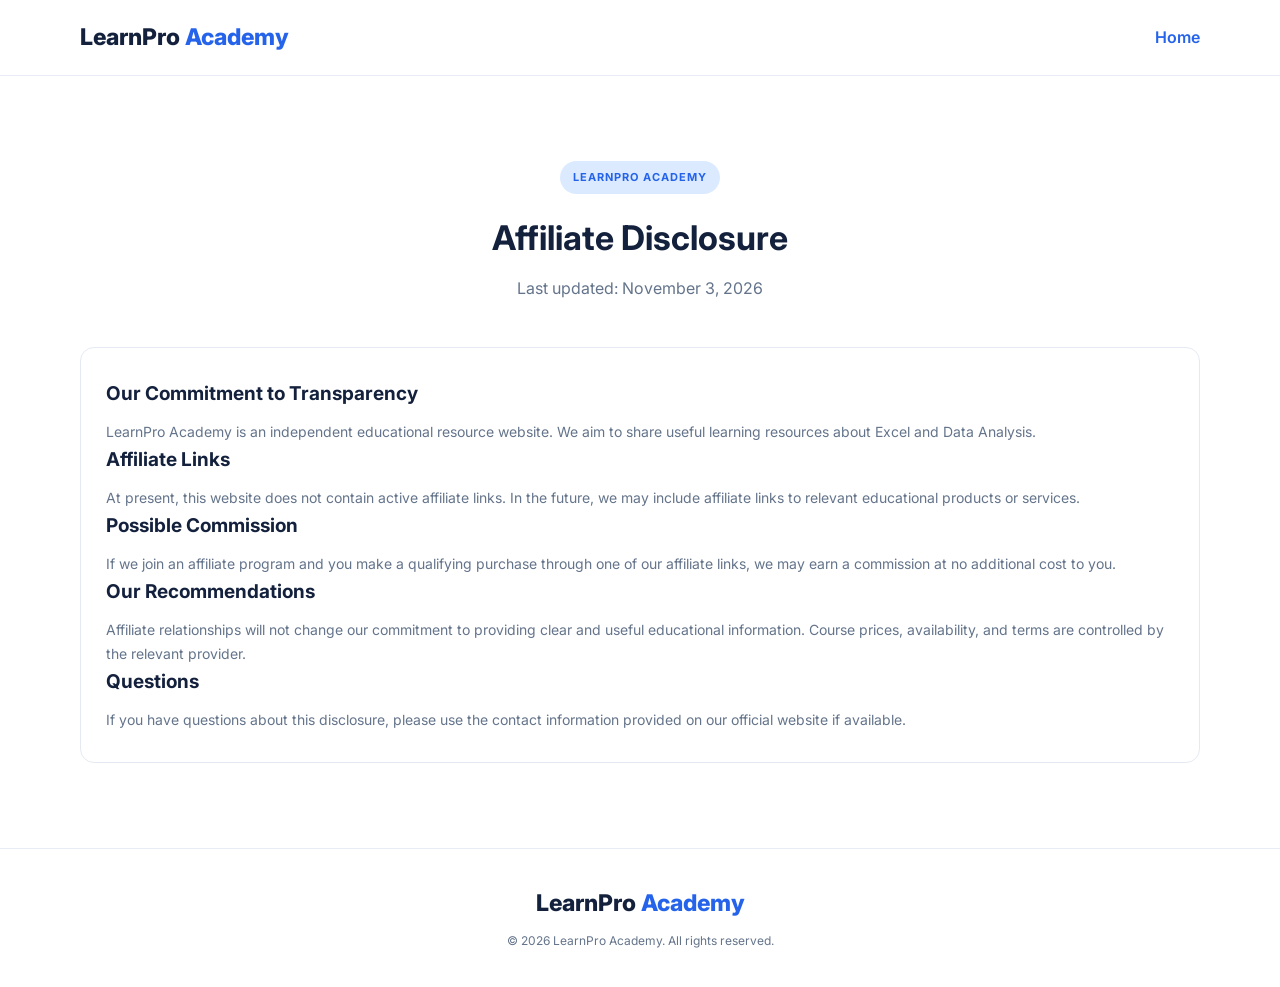
==== affiliate-disclosure.html @ 41a818c0 "Add privacy policy and affiliate disclosure" ====
<!DOCTYPE html>
<html lang="en">
<head>
  <meta charset="UTF-8">
  <meta name="viewport" content="width=device-width, initial-scale=1.0">
  <meta name="description" content="LearnPro Academy Affiliate Disclosure.">
  <title>Affiliate Disclosure | LearnPro Academy</title>
  <link rel="stylesheet" href="assets/css/style.css">
</head>
<body>
<header class="header">
  <div class="container nav">
    <a href="index.html" class="logo">LearnPro<span>Academy</span></a>
    <a href="index.html" class="nav-btn">Home</a>
  </div>
</header>
<main class="features">
  <div class="container">
    <div class="section-heading">
      <span class="tag">LEARNPRO ACADEMY</span>
      <h2>Affiliate Disclosure</h2>
      <p>Last updated: November 3, 2026</p>
    </div>
    <article class="feature">
      <h3>Our Commitment to Transparency</h3>
      <p>LearnPro Academy is an independent educational resource website. We aim to share useful learning resources about Excel and Data Analysis.</p>
      <h3>Affiliate Links</h3>
      <p>At present, this website does not contain active affiliate links. In the future, we may include affiliate links to relevant educational products or services.</p>
      <h3>Possible Commission</h3>
      <p>If we join an affiliate program and you make a qualifying purchase through one of our affiliate links, we may earn a commission at no additional cost to you.</p>
      <h3>Our Recommendations</h3>
      <p>Affiliate relationships will not change our commitment to providing clear and useful educational information. Course prices, availability, and terms are controlled by the relevant provider.</p>
      <h3>Questions</h3>
      <p>If you have questions about this disclosure, please use the contact information provided on our official website if available.</p>
    </article>
  </div>
</main>
<footer>
  <div class="container footer-content">
    <a href="index.html" class="logo">LearnPro<span>Academy</span></a>
    <p>© 2026 LearnPro Academy. All rights reserved.</p>
  </div>
</footer>
</body>
</html>
---- assets/css/style.css ----
@import url('https://fonts.googleapis.com/css2?family=Inter:wght@400;500;600;700;800&display=swap');

:root {
  --primary: #2563eb;
  --dark: #14213d;
  --muted: #64748b;
  --light: #f4f7ff;
}

* {
  margin: 0;
  padding: 0;
  box-sizing: border-box;
}

html {
  scroll-behavior: smooth;
}

body {
  font-family: 'Inter', Arial, sans-serif;
  color: var(--dark);
  line-height: 1.7;
  background: #fff;
}

.container {
  width: min(1120px, 90%);
  margin: auto;
}

.header {
  padding: 18px 0;
  background: #fff;
  border-bottom: 1px solid #e8edf5;
}

.nav {
  display: flex;
  justify-content: space-between;
  align-items: center;
}

.logo {
  color: var(--dark);
  text-decoration: none;
  font-size: 23px;
  font-weight: 800;
}

.logo span {
  color: var(--primary);
  margin-left: 5px;
}

.nav-btn {
  color: var(--primary);
  text-decoration: none;
  font-weight: 600;
}

.hero {
  padding: 90px 0;
  background: linear-gradient(135deg, #eff6ff, #fff 75%);
}

.hero-grid {
  display: grid;
  grid-template-columns: 1.1fr 0.9fr;
  align-items: center;
  gap: 55px;
}

.tag {
  display: inline-block;
  color: var(--primary);
  background: #dbeafe;
  padding: 7px 13px;
  border-radius: 30px;
  font-size: 11px;
  font-weight: 700;
  letter-spacing: 1px;
}

.hero h1 {
  font-size: clamp(36px, 5vw, 56px);
  line-height: 1.16;
  margin: 22px 0;
  letter-spacing: -1.8px;
}

.hero-content > p {
  color: var(--muted);
  max-width: 520px;
  font-size: 16px;
}

.primary-btn {
  display: inline-block;
  margin-top: 25px;
  padding: 14px 25px;
  background: var(--primary);
  color: white;
  text-decoration: none;
  border-radius: 8px;
  font-weight: 700;
  transition: 0.2s;
}

.primary-btn:hover {
  background: #1d4ed8;
  transform: translateY(-2px);
}

.small-note {
  margin-top: 14px;
  font-size: 12px !important;
}

.hero-card {
  padding: 30px;
  background: white;
  border-radius: 22px;
  box-shadow: 0 20px 60px rgba(37, 99, 235, 0.13);
}

.screen {
  min-height: 290px;
  padding: 22px;
  border: 1px solid #e2e8f0;
  border-radius: 15px;
  background: #f8fbff;
}

.screen-top {
  font-size: 12px;
  font-weight: 800;
  letter-spacing: 1px;
}

.chart {
  height: 175px;
  display: flex;
  align-items: end;
  justify-content: space-around;
  gap: 15px;
  padding: 20px 10px 0;
  border-bottom: 2px solid #dbeafe;
}

.bar {
  width: 16%;
  background: linear-gradient(#60a5fa, #2563eb);
  border-radius: 7px 7px 0 0;
}

.b1 { height: 40%; }
.b2 { height: 65%; }
.b3 { height: 50%; }
.b4 { height: 85%; }
.b5 { height: 100%; }

.screen-bottom {
  display: flex;
  justify-content: space-between;
  margin-top: 18px;
  font-size: 12px;
}

.screen-bottom strong {
  color: var(--primary);
}

.features {
  padding: 85px 0;
}

.section-heading {
  text-align: center;
  margin-bottom: 45px;
}

.section-heading h2,
.cta-box h2 {
  font-size: 34px;
  margin: 15px 0 8px;
}

.section-heading p {
  color: var(--muted);
}

.feature-grid {
  display: grid;
  grid-template-columns: repeat(3, 1fr);
  gap: 24px;
}

.feature {
  padding: 30px 25px;
  border: 1px solid #e5eaf2;
  border-radius: 14px;
  transition: 0.2s;
}

.feature:hover {
  transform: translateY(-5px);
  box-shadow: 0 12px 30px rgba(15, 23, 42, 0.07);
}

.feature-icon {
  font-size: 32px;
  margin-bottom: 14px;
}

.feature h3 {
  font-size: 19px;
  margin-bottom: 10px;
}

.feature p {
  color: var(--muted);
  font-size: 14px;
}

.cta-section {
  padding: 65px 0;
  background: var(--light);
}

.cta-box {
  text-align: center;
  max-width: 750px;
}

.cta-box > p {
  color: var(--muted);
}

.disclaimer {
  font-size: 11px;
  margin-top: 28px;
}

footer {
  padding: 35px 0;
  border-top: 1px solid #e8edf5;
  text-align: center;
}

.footer-content p {
  color: var(--muted);
  font-size: 12px;
  margin-top: 8px;
}

@media (max-width: 768px) {
  .hero {
    padding: 55px 0;
  }

  .hero-grid {
    grid-template-columns: 1fr;
    gap: 35px;
  }

  .hero h1 {
    font-size: 38px;
  }

  .feature-grid {
    grid-template-columns: 1fr;
  }

  .features {
    padding: 60px 0;
  }

  .section-heading h2,
  .cta-box h2 {
    font-size: 27px;
  }

  .hero-card {
    padding: 18px;
  }
}

@media (max-width: 380px) {
  .logo {
    font-size: 18px;
  }

  .hero h1 {
    font-size: 32px;
  }
}

.footer-links {
  display: flex;
  justify-content: center;
  flex-wrap: wrap;
  gap: 18px;
  margin-top: 12px;
}
.footer-links a {
  color: inherit;
  text-decoration: underline;
}
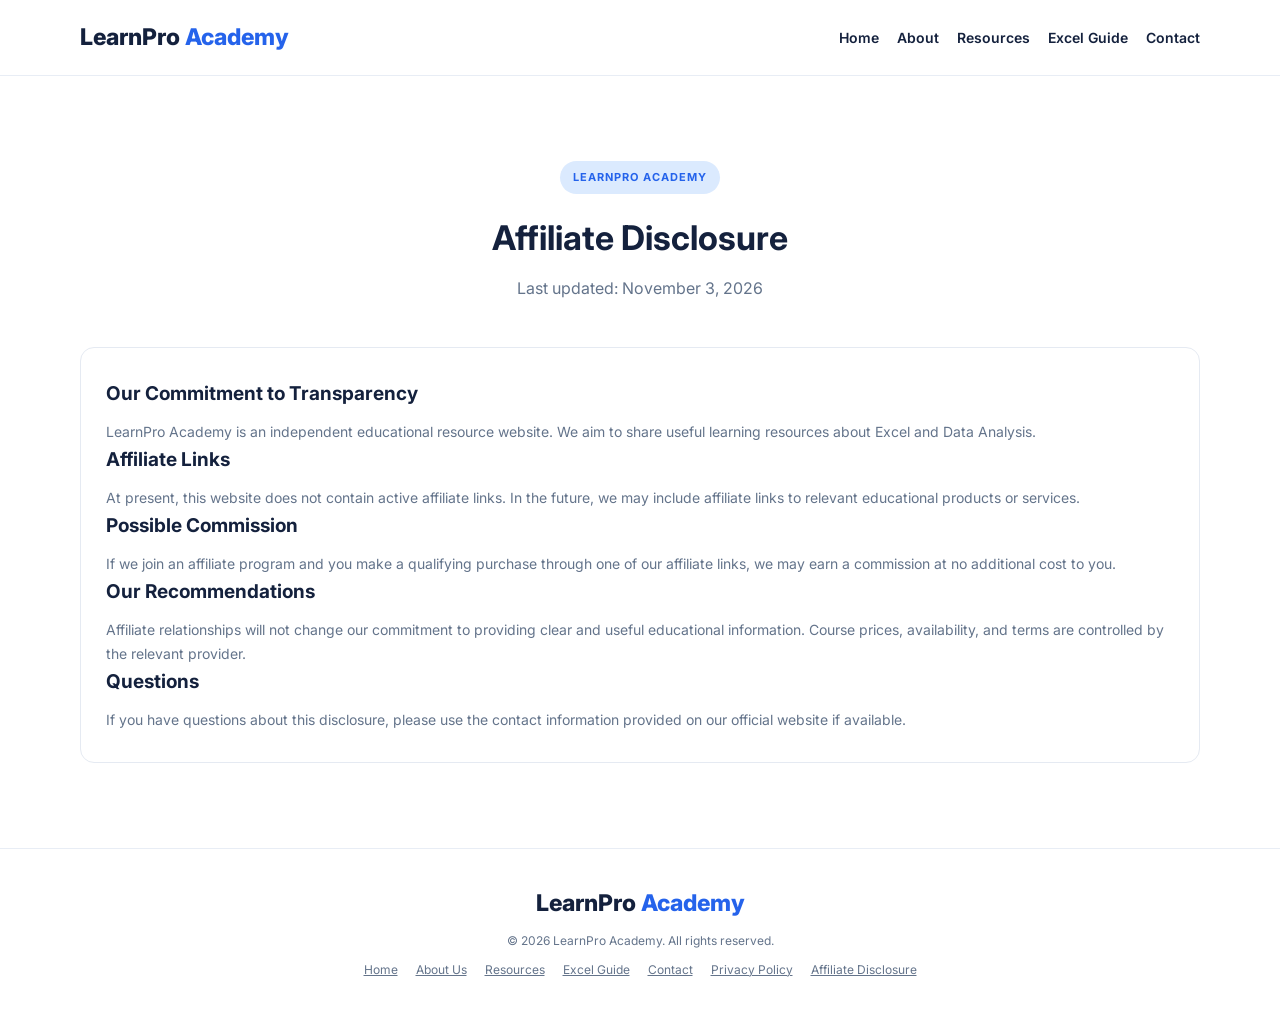
==== commit 57992755: "Expand LearnPro Academy website pages and navigation" ====
--- a/affiliate-disclosure.html
+++ b/affiliate-disclosure.html
@@ -11,7 +11,13 @@
 <header class="header">
   <div class="container nav">
     <a href="index.html" class="logo">LearnPro<span>Academy</span></a>
-    <a href="index.html" class="nav-btn">Home</a>
+    <nav class="nav-links">
+      <a href="index.html">Home</a>
+      <a href="about.html">About</a>
+      <a href="resources.html">Resources</a>
+      <a href="excel-guide.html">Excel Guide</a>
+      <a href="contact.html">Contact</a>
+    </nav>
   </div>
 </header>
 <main class="features">
@@ -39,6 +45,15 @@
   <div class="container footer-content">
     <a href="index.html" class="logo">LearnPro<span>Academy</span></a>
     <p>© 2026 LearnPro Academy. All rights reserved.</p>
+    <p class="footer-links">
+      <a href="index.html">Home</a>
+      <a href="about.html">About Us</a>
+      <a href="resources.html">Resources</a>
+      <a href="excel-guide.html">Excel Guide</a>
+      <a href="contact.html">Contact</a>
+      <a href="privacy-policy.html">Privacy Policy</a>
+      <a href="affiliate-disclosure.html">Affiliate Disclosure</a>
+    </p>
   </div>
 </footer>
 </body>
--- a/assets/css/style.css
+++ b/assets/css/style.css
@@ -307,3 +307,112 @@
   color: inherit;
   text-decoration: underline;
 }
+
+.guide-page .section-heading h1 {
+  font-size: clamp(30px, 5vw, 46px);
+}
+.guide-content {
+  max-width: 850px;
+  margin: 0 auto;
+  line-height: 1.8;
+}
+.guide-content h2 {
+  margin-top: 30px;
+}
+.guide-content h3 {
+  margin-top: 20px;
+}
+.guide-content pre {
+  padding: 14px;
+  border-radius: 8px;
+  overflow-x: auto;
+  background: #eef3f8;
+}
+.guide-content code {
+  font-family: monospace;
+}
+.guide-table {
+  width: 100%;
+  border-collapse: collapse;
+  margin: 18px 0;
+}
+.guide-table th,
+.guide-table td {
+  border: 1px solid #d7dee8;
+  padding: 10px;
+  text-align: left;
+}
+.guide-link {
+  display: inline-block;
+  margin-top: 12px;
+  font-weight: 600;
+}
+
+/* Main navigation and learning resource pages */
+.nav {
+  gap: 20px;
+  flex-wrap: wrap;
+}
+
+.nav-links {
+  display: flex;
+  align-items: center;
+  justify-content: flex-end;
+  flex-wrap: wrap;
+  gap: 18px;
+}
+
+.nav-links a {
+  color: var(--dark);
+  text-decoration: none;
+  font-size: 14px;
+  font-weight: 600;
+}
+
+.nav-links a:hover {
+  color: var(--primary);
+}
+
+.resource-grid {
+  display: grid;
+  grid-template-columns: repeat(2, minmax(0, 1fr));
+  gap: 22px;
+}
+
+.resource-grid .feature h2 {
+  font-size: 20px;
+  margin-bottom: 10px;
+}
+
+.resource-grid .feature p,
+.guide-content p,
+.guide-content li {
+  color: var(--muted);
+}
+
+.guide-content ul,
+.guide-content ol,
+.resource-grid ol {
+  padding-left: 22px;
+  margin: 12px 0;
+}
+
+@media (max-width: 600px) {
+  .nav {
+    align-items: flex-start;
+  }
+
+  .nav-links {
+    width: 100%;
+    justify-content: flex-start;
+    gap: 12px;
+  }
+
+  .nav-links a {
+    font-size: 13px;
+  }
+
+  .resource-grid {
+    grid-template-columns: 1fr;
+  }
+}
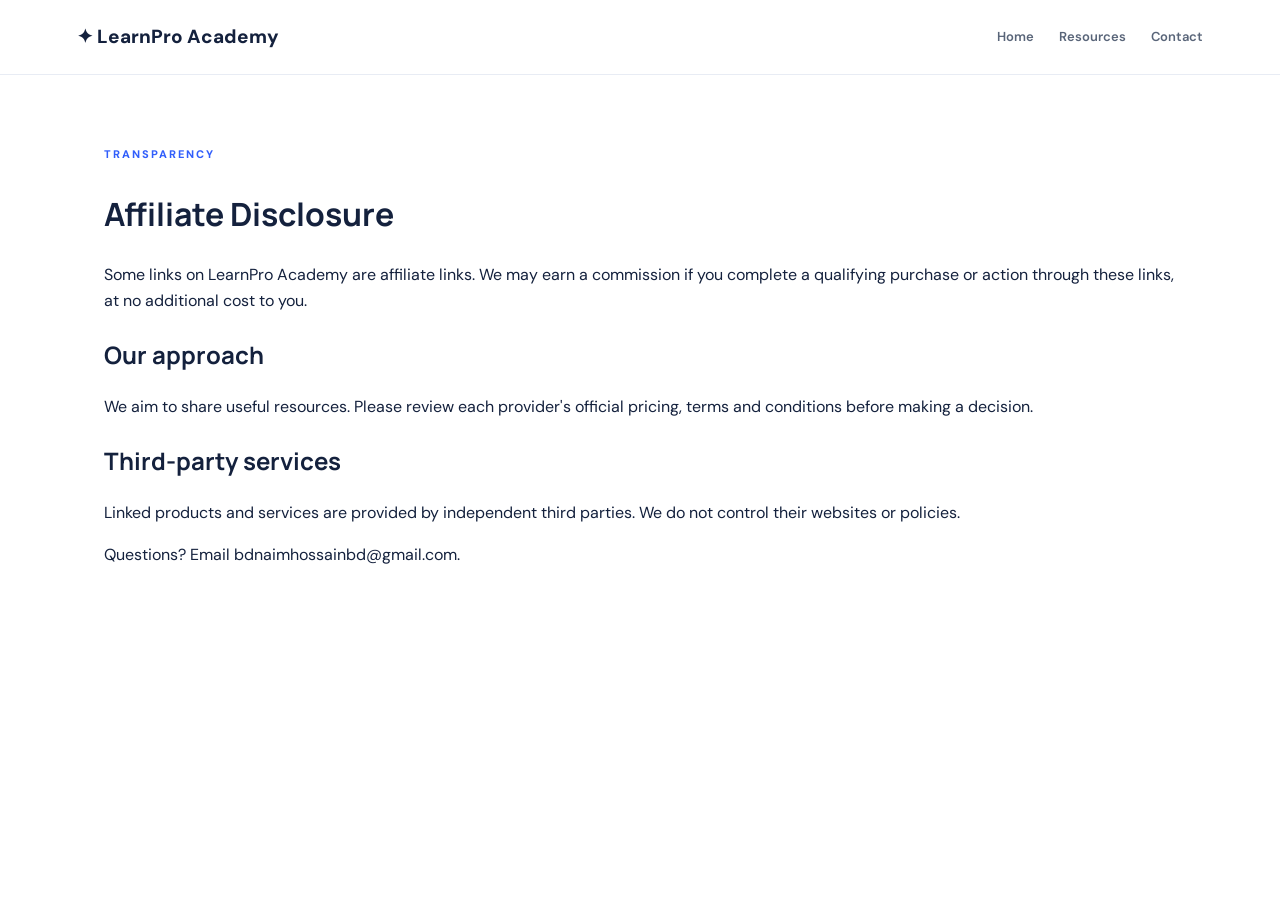
==== commit f6f36b5a: "Redesign LearnPro Academy website" ====
--- a/affiliate-disclosure.html
+++ b/affiliate-disclosure.html
@@ -1,60 +1,3 @@
-<!DOCTYPE html>
-<html lang="en">
-<head>
-  <meta charset="UTF-8">
-  <meta name="viewport" content="width=device-width, initial-scale=1.0">
-  <meta name="description" content="LearnPro Academy Affiliate Disclosure.">
-  <title>Affiliate Disclosure | LearnPro Academy</title>
-  <link rel="stylesheet" href="assets/css/style.css">
-</head>
-<body>
-<header class="header">
-  <div class="container nav">
-    <a href="index.html" class="logo">LearnPro<span>Academy</span></a>
-    <nav class="nav-links">
-      <a href="index.html">Home</a>
-      <a href="about.html">About</a>
-      <a href="resources.html">Resources</a>
-      <a href="excel-guide.html">Excel Guide</a>
-      <a href="contact.html">Contact</a>
-    </nav>
-  </div>
-</header>
-<main class="features">
-  <div class="container">
-    <div class="section-heading">
-      <span class="tag">LEARNPRO ACADEMY</span>
-      <h2>Affiliate Disclosure</h2>
-      <p>Last updated: November 3, 2026</p>
-    </div>
-    <article class="feature">
-      <h3>Our Commitment to Transparency</h3>
-      <p>LearnPro Academy is an independent educational resource website. We aim to share useful learning resources about Excel and Data Analysis.</p>
-      <h3>Affiliate Links</h3>
-      <p>At present, this website does not contain active affiliate links. In the future, we may include affiliate links to relevant educational products or services.</p>
-      <h3>Possible Commission</h3>
-      <p>If we join an affiliate program and you make a qualifying purchase through one of our affiliate links, we may earn a commission at no additional cost to you.</p>
-      <h3>Our Recommendations</h3>
-      <p>Affiliate relationships will not change our commitment to providing clear and useful educational information. Course prices, availability, and terms are controlled by the relevant provider.</p>
-      <h3>Questions</h3>
-      <p>If you have questions about this disclosure, please use the contact information provided on our official website if available.</p>
-    </article>
-  </div>
-</main>
-<footer>
-  <div class="container footer-content">
-    <a href="index.html" class="logo">LearnPro<span>Academy</span></a>
-    <p>© 2026 LearnPro Academy. All rights reserved.</p>
-    <p class="footer-links">
-      <a href="index.html">Home</a>
-      <a href="about.html">About Us</a>
-      <a href="resources.html">Resources</a>
-      <a href="excel-guide.html">Excel Guide</a>
-      <a href="contact.html">Contact</a>
-      <a href="privacy-policy.html">Privacy Policy</a>
-      <a href="affiliate-disclosure.html">Affiliate Disclosure</a>
-    </p>
-  </div>
-</footer>
-</body>
-</html>
+<!DOCTYPE html><html lang="en"><head><meta charset="UTF-8"><meta name="viewport" content="width=device-width,initial-scale=1"><title>Affiliate Disclosure | LearnPro Academy</title><link rel="stylesheet" href="assets/css/style.css"></head><body>
+<header class="site-header"><a class="brand" href="index.html">✦ LearnPro Academy</a><nav class="main-nav"><a href="index.html">Home</a><a href="resources.html">Resources</a><a href="contact.html">Contact</a></nav></header>
+<main class="section"><span class="eyebrow">TRANSPARENCY</span><h1>Affiliate Disclosure</h1><p>Some links on LearnPro Academy are affiliate links. We may earn a commission if you complete a qualifying purchase or action through these links, at no additional cost to you.</p><h2>Our approach</h2><p>We aim to share useful resources. Please review each provider's official pricing, terms and conditions before making a decision.</p><h2>Third-party services</h2><p>Linked products and services are provided by independent third parties. We do not control their websites or policies.</p><p>Questions? Email <a href="mailto:bdnaimhossainbd@gmail.com">bdnaimhossainbd@gmail.com</a>.</p></main><script src="assets/js/script.js"></script></body></html>
--- a/assets/css/style.css
+++ b/assets/css/style.css
@@ -1,418 +1,5 @@
-@import url('https://fonts.googleapis.com/css2?family=Inter:wght@400;500;600;700;800&display=swap');
-
-:root {
-  --primary: #2563eb;
-  --dark: #14213d;
-  --muted: #64748b;
-  --light: #f4f7ff;
-}
-
-* {
-  margin: 0;
-  padding: 0;
-  box-sizing: border-box;
-}
-
-html {
-  scroll-behavior: smooth;
-}
-
-body {
-  font-family: 'Inter', Arial, sans-serif;
-  color: var(--dark);
-  line-height: 1.7;
-  background: #fff;
-}
-
-.container {
-  width: min(1120px, 90%);
-  margin: auto;
-}
-
-.header {
-  padding: 18px 0;
-  background: #fff;
-  border-bottom: 1px solid #e8edf5;
-}
-
-.nav {
-  display: flex;
-  justify-content: space-between;
-  align-items: center;
-}
-
-.logo {
-  color: var(--dark);
-  text-decoration: none;
-  font-size: 23px;
-  font-weight: 800;
-}
-
-.logo span {
-  color: var(--primary);
-  margin-left: 5px;
-}
-
-.nav-btn {
-  color: var(--primary);
-  text-decoration: none;
-  font-weight: 600;
-}
-
-.hero {
-  padding: 90px 0;
-  background: linear-gradient(135deg, #eff6ff, #fff 75%);
-}
-
-.hero-grid {
-  display: grid;
-  grid-template-columns: 1.1fr 0.9fr;
-  align-items: center;
-  gap: 55px;
-}
-
-.tag {
-  display: inline-block;
-  color: var(--primary);
-  background: #dbeafe;
-  padding: 7px 13px;
-  border-radius: 30px;
-  font-size: 11px;
-  font-weight: 700;
-  letter-spacing: 1px;
-}
-
-.hero h1 {
-  font-size: clamp(36px, 5vw, 56px);
-  line-height: 1.16;
-  margin: 22px 0;
-  letter-spacing: -1.8px;
-}
-
-.hero-content > p {
-  color: var(--muted);
-  max-width: 520px;
-  font-size: 16px;
-}
-
-.primary-btn {
-  display: inline-block;
-  margin-top: 25px;
-  padding: 14px 25px;
-  background: var(--primary);
-  color: white;
-  text-decoration: none;
-  border-radius: 8px;
-  font-weight: 700;
-  transition: 0.2s;
-}
-
-.primary-btn:hover {
-  background: #1d4ed8;
-  transform: translateY(-2px);
-}
-
-.small-note {
-  margin-top: 14px;
-  font-size: 12px !important;
-}
-
-.hero-card {
-  padding: 30px;
-  background: white;
-  border-radius: 22px;
-  box-shadow: 0 20px 60px rgba(37, 99, 235, 0.13);
-}
-
-.screen {
-  min-height: 290px;
-  padding: 22px;
-  border: 1px solid #e2e8f0;
-  border-radius: 15px;
-  background: #f8fbff;
-}
-
-.screen-top {
-  font-size: 12px;
-  font-weight: 800;
-  letter-spacing: 1px;
-}
-
-.chart {
-  height: 175px;
-  display: flex;
-  align-items: end;
-  justify-content: space-around;
-  gap: 15px;
-  padding: 20px 10px 0;
-  border-bottom: 2px solid #dbeafe;
-}
-
-.bar {
-  width: 16%;
-  background: linear-gradient(#60a5fa, #2563eb);
-  border-radius: 7px 7px 0 0;
-}
-
-.b1 { height: 40%; }
-.b2 { height: 65%; }
-.b3 { height: 50%; }
-.b4 { height: 85%; }
-.b5 { height: 100%; }
-
-.screen-bottom {
-  display: flex;
-  justify-content: space-between;
-  margin-top: 18px;
-  font-size: 12px;
-}
-
-.screen-bottom strong {
-  color: var(--primary);
-}
-
-.features {
-  padding: 85px 0;
-}
-
-.section-heading {
-  text-align: center;
-  margin-bottom: 45px;
-}
-
-.section-heading h2,
-.cta-box h2 {
-  font-size: 34px;
-  margin: 15px 0 8px;
-}
-
-.section-heading p {
-  color: var(--muted);
-}
-
-.feature-grid {
-  display: grid;
-  grid-template-columns: repeat(3, 1fr);
-  gap: 24px;
-}
-
-.feature {
-  padding: 30px 25px;
-  border: 1px solid #e5eaf2;
-  border-radius: 14px;
-  transition: 0.2s;
-}
-
-.feature:hover {
-  transform: translateY(-5px);
-  box-shadow: 0 12px 30px rgba(15, 23, 42, 0.07);
-}
-
-.feature-icon {
-  font-size: 32px;
-  margin-bottom: 14px;
-}
-
-.feature h3 {
-  font-size: 19px;
-  margin-bottom: 10px;
-}
-
-.feature p {
-  color: var(--muted);
-  font-size: 14px;
-}
-
-.cta-section {
-  padding: 65px 0;
-  background: var(--light);
-}
-
-.cta-box {
-  text-align: center;
-  max-width: 750px;
-}
-
-.cta-box > p {
-  color: var(--muted);
-}
-
-.disclaimer {
-  font-size: 11px;
-  margin-top: 28px;
-}
-
-footer {
-  padding: 35px 0;
-  border-top: 1px solid #e8edf5;
-  text-align: center;
-}
-
-.footer-content p {
-  color: var(--muted);
-  font-size: 12px;
-  margin-top: 8px;
-}
-
-@media (max-width: 768px) {
-  .hero {
-    padding: 55px 0;
-  }
-
-  .hero-grid {
-    grid-template-columns: 1fr;
-    gap: 35px;
-  }
-
-  .hero h1 {
-    font-size: 38px;
-  }
-
-  .feature-grid {
-    grid-template-columns: 1fr;
-  }
-
-  .features {
-    padding: 60px 0;
-  }
-
-  .section-heading h2,
-  .cta-box h2 {
-    font-size: 27px;
-  }
-
-  .hero-card {
-    padding: 18px;
-  }
-}
-
-@media (max-width: 380px) {
-  .logo {
-    font-size: 18px;
-  }
-
-  .hero h1 {
-    font-size: 32px;
-  }
-}
-
-.footer-links {
-  display: flex;
-  justify-content: center;
-  flex-wrap: wrap;
-  gap: 18px;
-  margin-top: 12px;
-}
-.footer-links a {
-  color: inherit;
-  text-decoration: underline;
-}
-
-.guide-page .section-heading h1 {
-  font-size: clamp(30px, 5vw, 46px);
-}
-.guide-content {
-  max-width: 850px;
-  margin: 0 auto;
-  line-height: 1.8;
-}
-.guide-content h2 {
-  margin-top: 30px;
-}
-.guide-content h3 {
-  margin-top: 20px;
-}
-.guide-content pre {
-  padding: 14px;
-  border-radius: 8px;
-  overflow-x: auto;
-  background: #eef3f8;
-}
-.guide-content code {
-  font-family: monospace;
-}
-.guide-table {
-  width: 100%;
-  border-collapse: collapse;
-  margin: 18px 0;
-}
-.guide-table th,
-.guide-table td {
-  border: 1px solid #d7dee8;
-  padding: 10px;
-  text-align: left;
-}
-.guide-link {
-  display: inline-block;
-  margin-top: 12px;
-  font-weight: 600;
-}
-
-/* Main navigation and learning resource pages */
-.nav {
-  gap: 20px;
-  flex-wrap: wrap;
-}
-
-.nav-links {
-  display: flex;
-  align-items: center;
-  justify-content: flex-end;
-  flex-wrap: wrap;
-  gap: 18px;
-}
-
-.nav-links a {
-  color: var(--dark);
-  text-decoration: none;
-  font-size: 14px;
-  font-weight: 600;
-}
-
-.nav-links a:hover {
-  color: var(--primary);
-}
-
-.resource-grid {
-  display: grid;
-  grid-template-columns: repeat(2, minmax(0, 1fr));
-  gap: 22px;
-}
-
-.resource-grid .feature h2 {
-  font-size: 20px;
-  margin-bottom: 10px;
-}
-
-.resource-grid .feature p,
-.guide-content p,
-.guide-content li {
-  color: var(--muted);
-}
-
-.guide-content ul,
-.guide-content ol,
-.resource-grid ol {
-  padding-left: 22px;
-  margin: 12px 0;
-}
-
-@media (max-width: 600px) {
-  .nav {
-    align-items: flex-start;
-  }
-
-  .nav-links {
-    width: 100%;
-    justify-content: flex-start;
-    gap: 12px;
-  }
-
-  .nav-links a {
-    font-size: 13px;
-  }
-
-  .resource-grid {
-    grid-template-columns: 1fr;
-  }
-}
+@import url('https://fonts.googleapis.com/css2?family=DM+Sans:wght@400;500;600;700;800&family=Manrope:wght@400;600;700;800&display=swap');
+:root{--ink:#14213d;--muted:#667085;--blue:#315efb;--line:#e8ecf4}
+*{box-sizing:border-box}body{margin:0;color:var(--ink);font-family:'DM Sans',sans-serif;line-height:1.65}a{text-decoration:none;color:inherit}.site-header{height:75px;padding:0 6%;display:flex;align-items:center;justify-content:space-between;border-bottom:1px solid var(--line);position:sticky;top:0;background:#fff;z-index:5}.brand{font-size:19px;font-weight:800}.brand b{color:var(--blue)}.main-nav{display:flex;gap:25px}.main-nav a{font-size:13px;font-weight:600;color:#596579}.main-nav a:hover{color:var(--blue)}.menu-toggle{display:none}.hero{max-width:1120px;margin:auto;padding:85px 24px;min-height:500px;display:grid;grid-template-columns:1fr 1fr;align-items:center;gap:35px}.eyebrow{font-size:11px;letter-spacing:2px;font-weight:800;color:var(--blue)}h1,h2,h3{font-family:Manrope,sans-serif}.hero h1,.page-hero h1{font-size:clamp(39px,5vw,59px);line-height:1.12;letter-spacing:-2px}.hero h1 span,.page-hero h1 span{color:var(--blue)}.hero p,.page-hero p{color:var(--muted);font-size:16px}.btn{display:inline-block;border:0;border-radius:9px;padding:12px 18px;font-size:13px;font-weight:700;cursor:pointer;margin:8px 5px 0 0}.btn-primary{background:var(--blue);color:white}.btn-outline{border:1px solid var(--line)}.hero-art{height:310px;display:grid;place-items:center;background:radial-gradient(circle,#e8edff,#fff 70%);position:relative}.art-card{padding:35px;background:white;border-radius:20px;box-shadow:0 20px 55px #315efb22;max-width:260px}.art-icon{font-size:35px;color:var(--blue)}.art-card span{font-size:10px;color:#8893a8}.art-card h2{font-size:24px}.floating-chip{position:absolute;padding:10px 15px;background:#fff;border-radius:10px;box-shadow:0 8px 30px #172b5018;font-weight:700;font-size:12px}.chip-ai{top:35px;right:5px}.chip-learn{bottom:35px;left:5px}.section{max-width:1120px;margin:auto;padding:65px 24px}.section-heading{text-align:center;margin-bottom:30px}.section-heading p{color:var(--muted)}.feature-grid,.resource-grid{display:grid;grid-template-columns:repeat(3,1fr);gap:18px}.feature-card,.resource-card{border:1px solid var(--line);padding:25px;border-radius:15px;background:white}.feature-card:hover,.resource-card:hover{box-shadow:0 15px 40px #172b5012;transform:translateY(-3px)}.feature-card p,.resource-card p{font-size:13px;color:var(--muted)}.feature-card b{color:var(--blue);font-size:12px}.highlight-section{max-width:1070px;margin:20px auto 50px;padding:35px;border-radius:18px;background:linear-gradient(110deg,#2448d8,#7562e9);color:#fff;display:flex;justify-content:space-between;align-items:center;gap:20px}.highlight-section p{color:#e5eaff}.btn-light{background:#fff;color:#2448d8}.site-footer{background:#101a31;color:#dce3f3;padding:35px 6% 20px}.footer-main{display:flex;justify-content:space-between}.footer-brand{color:white}.footer-links{display:flex;gap:18px;flex-wrap:wrap}.footer-links a{font-size:12px}.footer-bottom{border-top:1px solid #34405b;margin-top:25px;padding-top:15px;font-size:11px;color:#aab5c9}.page-hero{text-align:center;padding:65px 20px;background:#f5f7ff}.page-hero h1{font-size:46px}.resource-toolbar{display:flex;justify-content:space-between;gap:15px;flex-wrap:wrap;margin-bottom:25px}.search-box{padding:10px;border:1px solid var(--line);border-radius:8px}.search-box input{border:0;outline:0}.filter-buttons{display:flex;gap:6px;flex-wrap:wrap}.filter-btn{padding:9px 13px;border:1px solid var(--line);border-radius:25px;background:white;cursor:pointer}.filter-btn.active{background:var(--blue);color:white}.tag{font-size:11px;color:var(--blue);font-weight:700}.resource-card h2{font-size:19px}.btn-card{background:#eff2ff;color:var(--blue)}.resource-card small,.form-note{display:block;font-size:10px;color:#8791a3}.affiliate-note{background:#f5f7ff;padding:15px;border-radius:10px;color:var(--muted);font-size:12px;margin-top:25px}.contact-layout{display:grid;grid-template-columns:1fr 1fr;gap:45px}.contact-info p{color:var(--muted)}.social-links{display:flex;gap:10px;flex-wrap:wrap}.social-links a{padding:9px;background:#eff2ff;color:var(--blue);border-radius:8px;font-size:12px}.contact-form-card{padding:27px;border:1px solid var(--line);border-radius:15px;box-shadow:0 12px 35px #172b5010}.contact-form-card form{display:grid;gap:9px}.contact-form-card label{font-size:12px;font-weight:700}.contact-form-card input,.contact-form-card textarea{padding:12px;border:1px solid var(--line);border-radius:8px;font:14px 'DM Sans'}.btn-full{width:100%}
+@media(max-width:760px){.site-header{height:65px;padding:0 18px}.menu-toggle{display:block;border:0;background:none;font-size:24px}.main-nav{display:none;position:absolute;top:65px;left:0;right:0;background:white;padding:20px;flex-direction:column}.main-nav.open{display:flex}.hero{grid-template-columns:1fr;text-align:center;padding:55px 20px}.feature-grid,.resource-grid{grid-template-columns:1fr 1fr}.highlight-section,.footer-main{flex-direction:column;align-items:flex-start}.contact-layout{grid-template-columns:1fr}.section{padding:45px 18px}}
+@media(max-width:480px){.feature-grid,.resource-grid{grid-template-columns:1fr}.hero h1{font-size:40px}.page-hero h1{font-size:37px}.footer-links{display:grid;grid-template-columns:1fr 1fr}}
